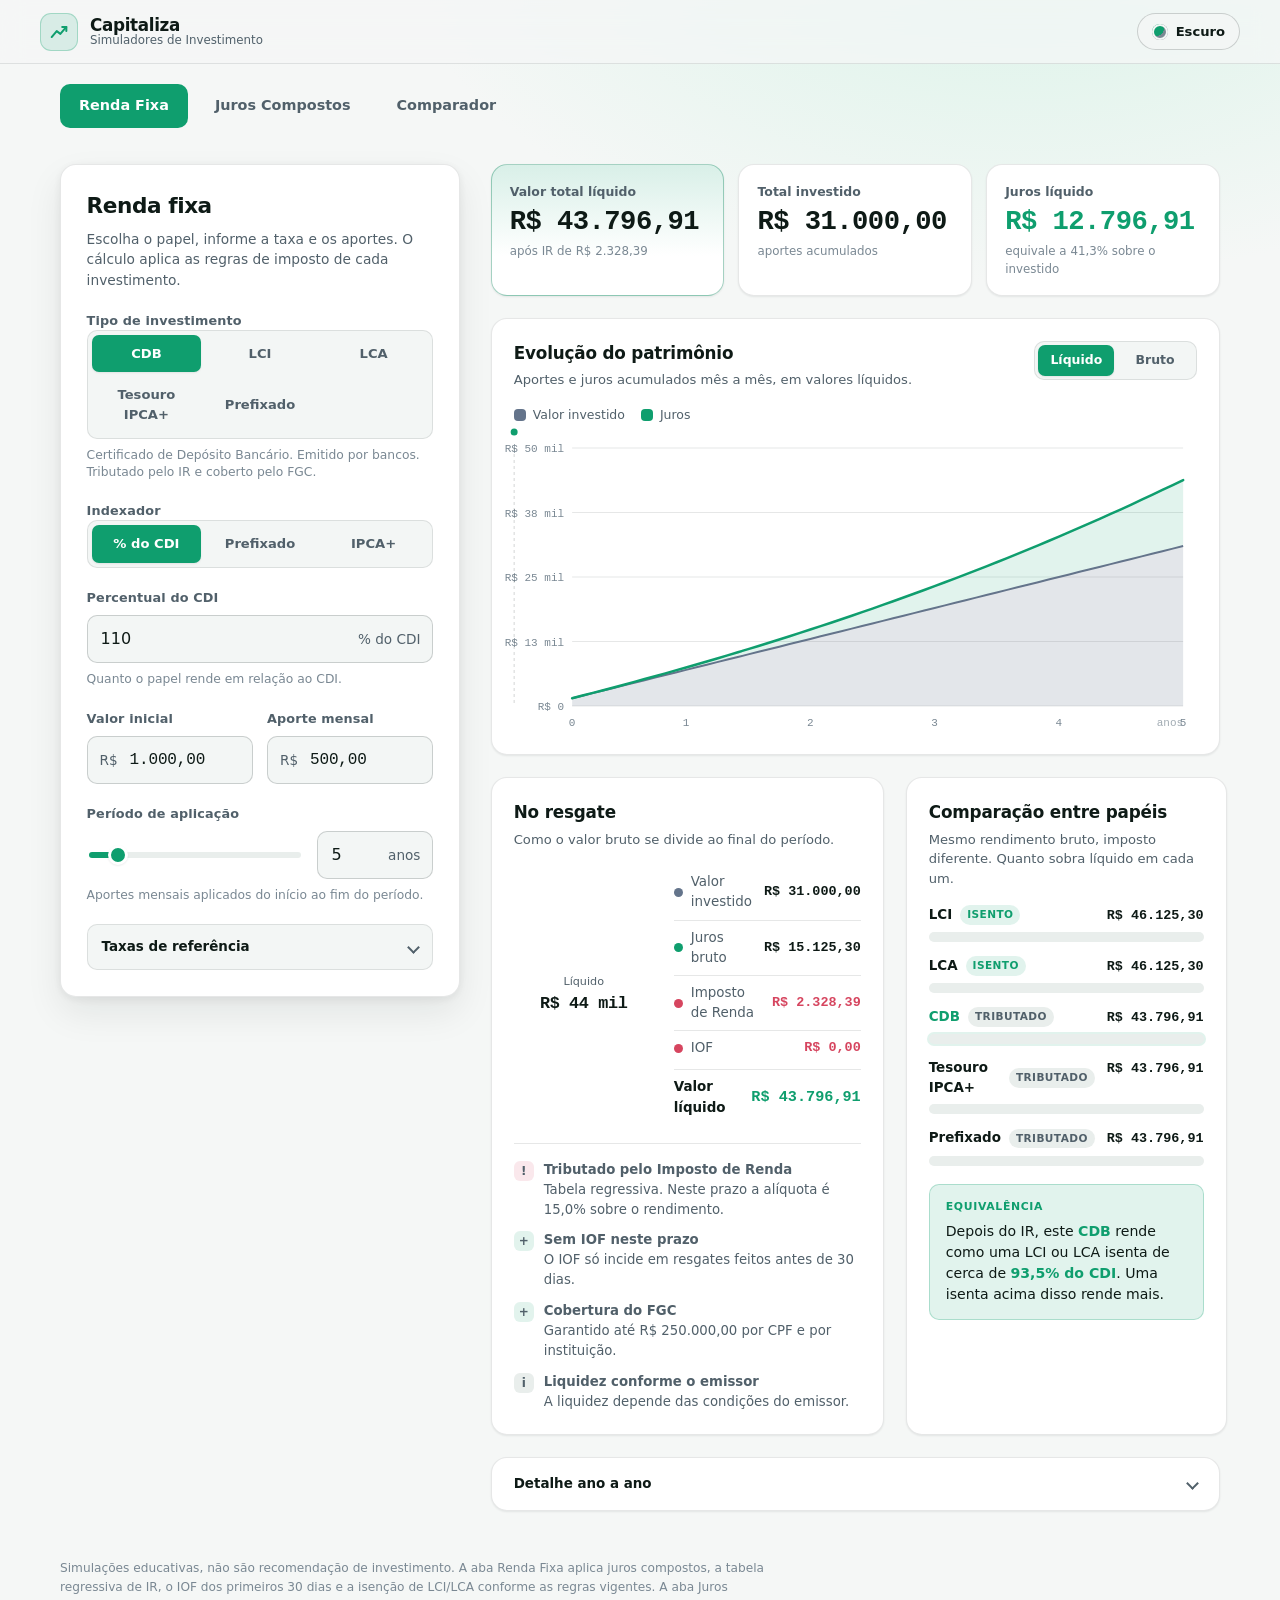
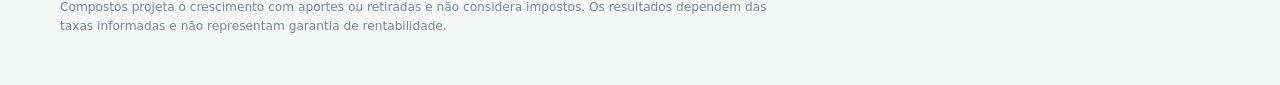
==== index.html @ 7a12478c "Commit Inicial" ====
<!DOCTYPE html>
<html lang="pt-BR" data-theme="dark">
<head>
  <meta charset="UTF-8">
  <meta name="viewport" content="width=device-width, initial-scale=1.0">
  <meta name="color-scheme" content="dark light">
  <meta name="theme-color" content="#0a0c10">
  <meta name="description" content="Simuladores de investimento: renda fixa brasileira (CDB, LCI, LCA, Tesouro IPCA+, prefixado) com IR, IOF e FGC, e calculadora de juros compostos e simples com aportes ou retiradas mensais e gráficos.">
  <title>Capitaliza · Simuladores de Investimento</title>
  <link rel="stylesheet" href="style.css">
</head>
<body>
  <!-- Região exclusiva para leitores de tela: anuncia o resumo a cada recálculo -->
  <p class="sr-only" id="live-summary" aria-live="polite"></p>

  <header class="app-header">
    <a class="brand" href="#main">
      <span class="brand__mark" aria-hidden="true">
        <svg viewBox="0 0 24 24" width="22" height="22" fill="none" stroke="currentColor" stroke-width="2.2" stroke-linecap="round" stroke-linejoin="round">
          <path d="M4 17.5 L9.5 11 L13.5 14 L20 6.5"></path>
          <path d="M15.5 6.5 L20 6.5 L20 11"></path>
        </svg>
      </span>
      <span class="brand__text">
        <span class="brand__name">Capitaliza</span>
        <span class="brand__sub">Simuladores de Investimento</span>
      </span>
    </a>

    <button type="button" class="theme-toggle" id="theme-toggle" aria-label="Alternar entre tema claro e escuro">
      <span class="theme-toggle__icon" aria-hidden="true"></span>
      <span class="theme-toggle__label" id="theme-toggle-label">Claro</span>
    </button>
  </header>

  <nav class="tabs" role="tablist" aria-label="Calculadoras">
    <button type="button" class="tab is-active" id="tab-rendafixa" role="tab" aria-selected="true" aria-controls="view-rendafixa">Renda Fixa</button>
    <button type="button" class="tab" id="tab-juros" role="tab" aria-selected="false" aria-controls="view-juros" tabindex="-1">Juros Compostos</button>
    <button type="button" class="tab" id="tab-comparador" role="tab" aria-selected="false" aria-controls="view-comparador" tabindex="-1">Comparador</button>
  </nav>

  <main id="main">

    <!-- ===================================================================
         ABA 1: RENDA FIXA
         =================================================================== -->
    <div class="view layout is-active" id="view-rendafixa" role="tabpanel" aria-labelledby="tab-rendafixa">

      <form class="panel" id="simulator-form" novalidate>
        <header class="panel__head">
          <h1 class="panel__title">Renda fixa</h1>
          <p class="panel__hint">Escolha o papel, informe a taxa e os aportes. O cálculo aplica as regras de imposto de cada investimento.</p>
        </header>

        <fieldset class="field">
          <legend class="field__legend">Tipo de investimento</legend>
          <div class="segmented segmented--wrap" role="radiogroup" aria-label="Tipo de investimento" id="instrument-group">
            <label class="segment"><input type="radio" name="instrument" value="cdb" checked><span class="segment__face">CDB</span></label>
            <label class="segment"><input type="radio" name="instrument" value="lci"><span class="segment__face">LCI</span></label>
            <label class="segment"><input type="radio" name="instrument" value="lca"><span class="segment__face">LCA</span></label>
            <label class="segment"><input type="radio" name="instrument" value="tesouro_ipca"><span class="segment__face">Tesouro IPCA+</span></label>
            <label class="segment"><input type="radio" name="instrument" value="pre"><span class="segment__face">Prefixado</span></label>
          </div>
          <p class="field__help" id="instrument-help"></p>
        </fieldset>

        <fieldset class="field">
          <legend class="field__legend">Indexador</legend>
          <div class="segmented" role="radiogroup" aria-label="Indexador" id="indexer-group"></div>
        </fieldset>

        <div class="field">
          <label class="field__label" for="rate-input" id="rate-label">Percentual do CDI</label>
          <div class="affix-input">
            <input class="control" id="rate-input" type="text" inputmode="decimal" autocomplete="off" value="110" aria-describedby="rate-help">
            <span class="affix affix--suffix" id="rate-suffix">% do CDI</span>
          </div>
          <p class="field__help" id="rate-help">Quanto o papel rende em relação ao CDI.</p>
        </div>

        <div class="field-row">
          <div class="field">
            <label class="field__label" for="initial-input">Valor inicial</label>
            <div class="affix-input">
              <span class="affix affix--prefix">R$</span>
              <input class="control control--money" id="initial-input" type="text" inputmode="numeric" autocomplete="off" value="1.000,00">
            </div>
          </div>
          <div class="field">
            <label class="field__label" for="monthly-input">Aporte mensal</label>
            <div class="affix-input">
              <span class="affix affix--prefix">R$</span>
              <input class="control control--money" id="monthly-input" type="text" inputmode="numeric" autocomplete="off" value="500,00">
            </div>
          </div>
        </div>

        <div class="field">
          <label class="field__label" for="years-input">Período de aplicação</label>
          <div class="years">
            <input class="years__range" id="years-range" type="range" min="1" max="40" step="1" value="5" aria-label="Período em anos (controle deslizante)">
            <div class="affix-input affix-input--compact">
              <input class="control" id="years-input" type="number" min="1" max="40" step="1" value="5" aria-label="Período em anos">
              <span class="affix affix--suffix">anos</span>
            </div>
          </div>
          <p class="field__help" id="term-help"></p>
        </div>

        <details class="assumptions">
          <summary class="assumptions__summary">
            <span>Taxas de referência</span>
            <span class="assumptions__caret" aria-hidden="true"></span>
          </summary>
          <div class="assumptions__body">
            <div class="field-row">
              <div class="field">
                <label class="field__label" for="cdi-input">CDI ao ano</label>
                <div class="affix-input">
                  <input class="control" id="cdi-input" type="text" inputmode="decimal" autocomplete="off" value="14,40">
                  <span class="affix affix--suffix">%</span>
                </div>
              </div>
              <div class="field">
                <label class="field__label" for="ipca-input">IPCA ao ano</label>
                <div class="affix-input">
                  <input class="control" id="ipca-input" type="text" inputmode="decimal" autocomplete="off" value="4,50">
                  <span class="affix affix--suffix">%</span>
                </div>
              </div>
            </div>
            <p class="field__help">
              Selic em 14,50% a.a. (Copom, jun/2026). O CDI fica logo abaixo da Selic.
              Valores editáveis: confirme as taxas vigentes antes de decidir.
            </p>
          </div>
        </details>
      </form>

      <section class="results" aria-label="Resultado da simulação">
        <div class="metrics" id="metrics">
          <article class="metric metric--primary">
            <span class="metric__label">Valor total líquido</span>
            <strong class="metric__value" id="m-net-total">R$ 0,00</strong>
            <span class="metric__foot" id="m-net-rate">no resgate, após impostos</span>
          </article>
          <article class="metric">
            <span class="metric__label">Total investido</span>
            <strong class="metric__value" id="m-invested">R$ 0,00</strong>
            <span class="metric__foot" id="m-invested-foot">aportes acumulados</span>
          </article>
          <article class="metric">
            <span class="metric__label">Juros líquido</span>
            <strong class="metric__value metric__value--accent" id="m-net-yield">R$ 0,00</strong>
            <span class="metric__foot" id="m-net-yield-foot">rendimento após impostos</span>
          </article>
        </div>

        <article class="card chart-card">
          <header class="card__head">
            <div>
              <h2 class="card__title">Evolução do patrimônio</h2>
              <p class="card__sub" id="area-caption">Aportes e juros acumulados mês a mês.</p>
            </div>
            <div class="segmented segmented--sm" role="radiogroup" aria-label="Modo de visualização" id="mode-group">
              <label class="segment"><input type="radio" name="mode" value="net" checked><span class="segment__face">Líquido</span></label>
              <label class="segment"><input type="radio" name="mode" value="gross"><span class="segment__face">Bruto</span></label>
            </div>
          </header>

          <div class="legend">
            <span class="legend__item"><span class="legend__swatch legend__swatch--principal"></span>Valor investido</span>
            <span class="legend__item"><span class="legend__swatch legend__swatch--yield"></span>Juros</span>
          </div>

          <div class="chart" id="area-chart">
            <svg class="chart__svg" id="area-svg" role="img" aria-labelledby="area-svg-title"></svg>
            <span class="sr-only" id="area-svg-title"></span>
            <div class="tooltip" id="area-tooltip" role="status" hidden></div>
          </div>
        </article>

        <div class="results-grid">
          <article class="card">
            <header class="card__head card__head--stack">
              <h2 class="card__title">No resgate</h2>
              <p class="card__sub">Como o valor bruto se divide ao final do período.</p>
            </header>

            <div class="composition">
              <div class="donut">
                <svg class="donut__svg" viewBox="0 0 120 120" role="img" aria-labelledby="donut-title">
                  <span class="sr-only" id="donut-title"></span>
                  <circle class="donut__track" cx="60" cy="60" r="48"></circle>
                  <circle class="donut__seg donut__seg--principal" id="seg-principal" cx="60" cy="60" r="48"></circle>
                  <circle class="donut__seg donut__seg--yield" id="seg-yield" cx="60" cy="60" r="48"></circle>
                  <circle class="donut__seg donut__seg--tax" id="seg-tax" cx="60" cy="60" r="48"></circle>
                </svg>
                <div class="donut__center">
                  <span class="donut__center-label">Líquido</span>
                  <strong class="donut__center-value" id="donut-center">R$ 0</strong>
                </div>
              </div>

              <dl class="ledger">
                <div class="ledger__row"><dt><span class="dot dot--principal"></span>Valor investido</dt><dd id="led-invested">R$ 0,00</dd></div>
                <div class="ledger__row"><dt><span class="dot dot--yield"></span>Juros bruto</dt><dd id="led-gross-yield">R$ 0,00</dd></div>
                <div class="ledger__row ledger__row--tax"><dt><span class="dot dot--tax"></span>Imposto de Renda</dt><dd id="led-ir">R$ 0,00</dd></div>
                <div class="ledger__row ledger__row--tax"><dt><span class="dot dot--tax"></span>IOF</dt><dd id="led-iof">R$ 0,00</dd></div>
                <div class="ledger__row ledger__row--total"><dt>Valor líquido</dt><dd id="led-net">R$ 0,00</dd></div>
              </dl>
            </div>

            <ul class="rules" id="rules" aria-label="Regras do investimento"></ul>
          </article>

          <article class="card">
            <header class="card__head card__head--stack">
              <h2 class="card__title">Comparação entre papéis</h2>
              <p class="card__sub">Mesmo rendimento bruto, imposto diferente. Quanto sobra líquido em cada um.</p>
            </header>

            <div class="bars" id="bars"></div>

            <aside class="insight">
              <span class="insight__tag">Equivalência</span>
              <p class="insight__text" id="insight-text"></p>
            </aside>
          </article>
        </div>

        <details class="card breakdown">
          <summary class="breakdown__summary">
            <span>Detalhe ano a ano</span>
            <span class="assumptions__caret" aria-hidden="true"></span>
          </summary>
          <div class="breakdown__scroll">
            <table class="table">
              <thead>
                <tr>
                  <th scope="col">Ano</th>
                  <th scope="col">Investido</th>
                  <th scope="col">Juros no ano</th>
                  <th scope="col">Saldo bruto</th>
                  <th scope="col">Saldo líquido</th>
                </tr>
              </thead>
              <tbody id="year-table-body"></tbody>
            </table>
          </div>
        </details>
      </section>
    </div>

    <!-- ===================================================================
         ABA 2: JUROS COMPOSTOS E SIMPLES
         =================================================================== -->
    <div class="view layout" id="view-juros" role="tabpanel" aria-labelledby="tab-juros">

      <form class="panel" id="juros-form" novalidate>
        <header class="panel__head">
          <h1 class="panel__title">Juros compostos</h1>
          <p class="panel__hint">Projete o crescimento de uma aplicação com aportes ou retiradas mensais, em juros compostos ou simples.</p>
        </header>

        <fieldset class="field">
          <legend class="field__legend">Tipo de cálculo</legend>
          <div class="segmented" role="radiogroup" aria-label="Tipo de cálculo" id="ji-type">
            <label class="segment"><input type="radio" name="ji-type" value="compostos" checked><span class="segment__face">Compostos</span></label>
            <label class="segment"><input type="radio" name="ji-type" value="simples"><span class="segment__face">Simples</span></label>
          </div>
        </fieldset>

        <fieldset class="field">
          <legend class="field__legend">Movimentação mensal</legend>
          <div class="segmented" role="radiogroup" aria-label="Movimentação mensal" id="ji-flow">
            <label class="segment"><input type="radio" name="ji-flow" value="aporte" checked><span class="segment__face">Aportar</span></label>
            <label class="segment"><input type="radio" name="ji-flow" value="retirada"><span class="segment__face">Retirar</span></label>
          </div>
          <p class="field__help" id="ji-flow-help">Aporte: você deposita todo mês. Retirada: você saca todo mês a partir do valor inicial.</p>
        </fieldset>

        <div class="field-row">
          <div class="field">
            <label class="field__label" for="ji-initial">Valor inicial</label>
            <div class="affix-input">
              <span class="affix affix--prefix">R$</span>
              <input class="control control--money" id="ji-initial" type="text" inputmode="numeric" autocomplete="off" value="1.000,00">
            </div>
          </div>
          <div class="field">
            <label class="field__label" for="ji-monthly" id="ji-monthly-label">Valor mensal</label>
            <div class="affix-input">
              <span class="affix affix--prefix">R$</span>
              <input class="control control--money" id="ji-monthly" type="text" inputmode="numeric" autocomplete="off" value="100,00">
            </div>
          </div>
        </div>

        <div class="field-row field-row--stack">
          <div class="field">
            <label class="field__label" for="ji-rate">Taxa de juros</label>
            <div class="combo">
              <div class="affix-input">
                <span class="affix affix--prefix">%</span>
                <input class="control" id="ji-rate" type="text" inputmode="decimal" autocomplete="off" value="14,79">
              </div>
              <select class="control select" id="ji-rate-unit" aria-label="Período da taxa de juros">
                <option value="anual" selected>anual</option>
                <option value="mensal">mensal</option>
              </select>
            </div>
          </div>
          <div class="field">
            <label class="field__label" for="ji-period">Período</label>
            <div class="combo">
              <input class="control" id="ji-period" type="number" min="1" max="600" step="1" value="12" aria-label="Quantidade do período">
              <select class="control select" id="ji-period-unit" aria-label="Unidade do período">
                <option value="anos" selected>ano(s)</option>
                <option value="meses">mês(es)</option>
              </select>
            </div>
          </div>
        </div>

        <div class="actions">
          <button type="submit" class="btn btn--primary" id="ji-calc">Calcular</button>
          <button type="button" class="btn btn--ghost" id="ji-clear">Limpar</button>
        </div>
      </form>

      <section class="results" aria-label="Resultado dos juros">
        <div class="metrics">
          <article class="metric metric--primary">
            <span class="metric__label" id="ji-m1-label">Valor total final</span>
            <strong class="metric__value" id="ji-m1">R$ 0,00</strong>
            <span class="metric__foot" id="ji-m1-foot"></span>
          </article>
          <article class="metric">
            <span class="metric__label" id="ji-m2-label">Total investido</span>
            <strong class="metric__value" id="ji-m2">R$ 0,00</strong>
            <span class="metric__foot" id="ji-m2-foot"></span>
          </article>
          <article class="metric">
            <span class="metric__label" id="ji-m3-label">Total em juros</span>
            <strong class="metric__value metric__value--accent" id="ji-m3">R$ 0,00</strong>
            <span class="metric__foot" id="ji-m3-foot"></span>
          </article>
        </div>

        <article class="card chart-card">
          <header class="card__head card__head--stack">
            <h2 class="card__title">Evolução do montante</h2>
            <p class="card__sub" id="ji-chart-sub">Crescimento mês a mês.</p>
          </header>
          <div class="legend" id="ji-legend"></div>
          <div class="chart" id="juros-chart">
            <svg class="chart__svg" id="juros-svg" role="img" aria-labelledby="juros-svg-title"></svg>
            <span class="sr-only" id="juros-svg-title"></span>
            <div class="tooltip" id="juros-tooltip" role="status" hidden></div>
          </div>
        </article>

        <p class="note" id="ji-note" hidden></p>

        <details class="card breakdown" id="ji-breakdown">
          <summary class="breakdown__summary">
            <span>Detalhe mês a mês</span>
            <span class="assumptions__caret" aria-hidden="true"></span>
          </summary>
          <div class="breakdown__scroll">
            <table class="table" id="ji-table">
              <thead id="ji-thead"></thead>
              <tbody id="ji-tbody"></tbody>
            </table>
          </div>
        </details>
      </section>
    </div>
    <!-- ===================================================================
         ABA 3: COMPARADOR DE RENDA FIXA
         =================================================================== -->
    <div class="view view--full" id="view-comparador" role="tabpanel" aria-labelledby="tab-comparador">
      <form class="card compare-form" id="cmp-form" novalidate>
        <header class="panel__head">
          <h1 class="panel__title">Comparador de renda fixa</h1>
          <p class="panel__hint">Compare dois investimentos lado a lado e veja qual rende mais depois do Imposto de Renda.</p>
        </header>

        <div class="compare-cols">
          <fieldset class="compare-col">
            <legend class="compare-col__legend">Investimento A</legend>
            <div class="field">
              <label class="field__label" for="cmp-a-type">Qual é o tipo de investimento?</label>
              <select class="control select select--block" id="cmp-a-type">
                <option value="cdb" selected>CDB</option>
                <option value="lci">LCI</option>
                <option value="lca">LCA</option>
                <option value="tesouro_ipca">Tesouro IPCA+</option>
                <option value="pre">Prefixado</option>
              </select>
            </div>
            <div class="field">
              <span class="field__label">A rentabilidade está em</span>
              <div class="segmented" role="radiogroup" aria-label="Forma de rentabilidade do investimento A">
                <label class="segment"><input type="radio" name="cmp-a-mode" value="pre"><span class="segment__face">pré-fixado</span></label>
                <label class="segment"><input type="radio" name="cmp-a-mode" value="cdi" checked><span class="segment__face">% do CDI</span></label>
                <label class="segment"><input type="radio" name="cmp-a-mode" value="ipca"><span class="segment__face">IPCA+</span></label>
              </div>
            </div>
            <div class="field-row">
              <div class="field">
                <label class="field__label" for="cmp-a-rate">Rentabilidade</label>
                <div class="affix-input">
                  <span class="affix affix--prefix">%</span>
                  <input class="control" id="cmp-a-rate" type="text" inputmode="decimal" autocomplete="off" value="108">
                </div>
                <p class="field__help" id="cmp-a-rate-help">percentual do CDI</p>
              </div>
              <div class="field">
                <label class="field__label" for="cmp-a-months">Tempo (meses)</label>
                <input class="control" id="cmp-a-months" type="number" min="1" max="600" step="1" value="36" aria-label="Tempo do investimento A em meses">
              </div>
            </div>
          </fieldset>

          <fieldset class="compare-col">
            <legend class="compare-col__legend">Investimento B</legend>
            <div class="field">
              <label class="field__label" for="cmp-b-type">Você quer comparar com:</label>
              <select class="control select select--block" id="cmp-b-type">
                <option value="cdb">CDB</option>
                <option value="lci">LCI</option>
                <option value="lca" selected>LCA</option>
                <option value="tesouro_ipca">Tesouro IPCA+</option>
                <option value="pre">Prefixado</option>
              </select>
            </div>
            <div class="field">
              <span class="field__label">A rentabilidade está em</span>
              <div class="segmented" role="radiogroup" aria-label="Forma de rentabilidade do investimento B">
                <label class="segment"><input type="radio" name="cmp-b-mode" value="pre"><span class="segment__face">pré-fixado</span></label>
                <label class="segment"><input type="radio" name="cmp-b-mode" value="cdi" checked><span class="segment__face">% do CDI</span></label>
                <label class="segment"><input type="radio" name="cmp-b-mode" value="ipca"><span class="segment__face">IPCA+</span></label>
              </div>
            </div>
            <div class="field-row">
              <div class="field">
                <label class="field__label" for="cmp-b-rate">Rentabilidade</label>
                <div class="affix-input">
                  <span class="affix affix--prefix">%</span>
                  <input class="control" id="cmp-b-rate" type="text" inputmode="decimal" autocomplete="off" value="103">
                </div>
                <p class="field__help" id="cmp-b-rate-help">percentual do CDI</p>
              </div>
              <div class="field">
                <label class="field__label" for="cmp-b-months">Tempo (meses)</label>
                <input class="control" id="cmp-b-months" type="number" min="1" max="600" step="1" value="36" aria-label="Tempo do investimento B em meses">
              </div>
            </div>
          </fieldset>
        </div>

        <div class="compare-foot">
          <div class="compare-base">
            <div class="field">
              <label class="field__label" for="cmp-cdi">CDI ao ano</label>
              <div class="affix-input">
                <input class="control" id="cmp-cdi" type="text" inputmode="decimal" autocomplete="off" value="14,40">
                <span class="affix affix--suffix">%</span>
              </div>
            </div>
            <div class="field">
              <label class="field__label" for="cmp-ipca">IPCA ao ano</label>
              <div class="affix-input">
                <input class="control" id="cmp-ipca" type="text" inputmode="decimal" autocomplete="off" value="4,50">
                <span class="affix affix--suffix">%</span>
              </div>
            </div>
          </div>
          <button type="submit" class="btn btn--primary" id="cmp-calc">Calcular</button>
        </div>
        <p class="base-note" id="cmp-base"></p>
      </form>

      <div class="verdict" id="cmp-verdict" role="status"></div>

      <div class="compare-results">
        <article class="result-card" id="cmp-card-a">
          <header class="result-card__head" id="cmp-a-title">CDB</header>
          <div class="result-card__body">
            <div class="result-line result-line--hero">
              <span class="result-line__label">Rentabilidade líquida</span>
              <strong class="result-line__value" id="cmp-a-net">0%</strong>
              <span class="result-line__sub" id="cmp-a-sub"></span>
            </div>
            <dl class="result-meta">
              <div><dt>Rentabilidade bruta</dt><dd id="cmp-a-gross">0% a.a.</dd></div>
              <div><dt>Período</dt><dd id="cmp-a-period">0 meses</dd></div>
            </dl>
            <span class="prazo-badge" id="cmp-a-prazo"></span>
            <div class="ir-box" id="cmp-a-ir"></div>
          </div>
        </article>

        <article class="result-card" id="cmp-card-b">
          <header class="result-card__head" id="cmp-b-title">LCA</header>
          <div class="result-card__body">
            <div class="result-line result-line--hero">
              <span class="result-line__label">Rentabilidade líquida</span>
              <strong class="result-line__value" id="cmp-b-net">0%</strong>
              <span class="result-line__sub" id="cmp-b-sub"></span>
            </div>
            <dl class="result-meta">
              <div><dt>Rentabilidade bruta</dt><dd id="cmp-b-gross">0% a.a.</dd></div>
              <div><dt>Período</dt><dd id="cmp-b-period">0 meses</dd></div>
            </dl>
            <span class="prazo-badge" id="cmp-b-prazo"></span>
            <div class="ir-box" id="cmp-b-ir"></div>
          </div>
        </article>
      </div>
    </div>
  </main>

  <footer class="app-footer">
    <p>
      Simulações educativas, não são recomendação de investimento. A aba Renda Fixa aplica juros compostos,
      a tabela regressiva de IR, o IOF dos primeiros 30 dias e a isenção de LCI/LCA conforme as regras vigentes.
      A aba Juros Compostos projeta o crescimento com aportes ou retiradas e não considera impostos.
      Os resultados dependem das taxas informadas e não representam garantia de rentabilidade.
    </p>
  </footer>

  <script src="script.js" defer></script>
</body>
</html>
---- style.css ----
/* =========================================================================
   Capitaliza - Simulador de Renda Fixa
   CSS puro, sem dependencias. Estrategia de tema por variaveis CSS.

   Escala de raio (trava de forma):
     superficies / cartoes ... 16px
     controles / inputs ...... 10px
     badges / segmentos ...... pill (999px)
   Acento unico: verde (crescimento). Vermelho suave so para imposto (estado).
   ========================================================================= */

/* ----------------------------- Tokens ---------------------------------- */
:root {
  color-scheme: dark;

  --bg:            #0a0c10;
  --bg-grad:       radial-gradient(1200px 700px at 78% -8%, #11251d 0%, transparent 60%);
  --surface:       #11151c;
  --surface-2:     #161b24;
  --surface-3:     #1c222d;
  --border:        rgba(255, 255, 255, 0.09);
  --border-strong: rgba(255, 255, 255, 0.16);

  --text:          #e9eef4;
  --text-muted:    #9aa6b4;
  --text-faint:    #6b7686;

  --accent:        #35d399;   /* verde crescimento */
  --accent-strong: #14b87f;
  --accent-soft:   rgba(53, 211, 153, 0.14);
  --on-accent:     #04241a;   /* texto sobre o verde, alto contraste */

  --principal:     #8595a8;   /* valor investido (neutro) */
  --principal-soft:rgba(133, 149, 168, 0.20);
  --negative:      #f4768e;   /* imposto (estado) */
  --negative-soft: rgba(244, 118, 142, 0.15);

  --shadow-sm: 0 1px 2px rgba(0, 0, 0, 0.4);
  --shadow-md: 0 2px 8px rgba(0, 0, 0, 0.35), 0 18px 40px rgba(0, 0, 0, 0.30);

  --r-card: 16px;
  --r-control: 10px;
  --r-pill: 999px;

  --maxw: 1240px;
  --gap: 22px;
  --header-h: 64px;

  --font-sans: ui-sans-serif, system-ui, -apple-system, "Segoe UI", Roboto, Helvetica, Arial, sans-serif;
  --font-mono: ui-monospace, "SF Mono", "JetBrains Mono", "Cascadia Code", Menlo, Consolas, monospace;

  --ease: cubic-bezier(0.16, 1, 0.3, 1);
}

[data-theme="light"] {
  color-scheme: light;

  --bg:            #f5f7f6;
  --bg-grad:       radial-gradient(1100px 640px at 80% -10%, #d8f3e7 0%, transparent 58%);
  --surface:       #ffffff;
  --surface-2:     #f3f6f5;
  --surface-3:     #e9eeec;
  --border:        rgba(13, 27, 22, 0.10);
  --border-strong: rgba(13, 27, 22, 0.18);

  --text:          #0e1a16;
  --text-muted:    #51606a;
  --text-faint:    #7a8893;

  --accent:        #0f9e6e;
  --accent-strong: #0a7d57;
  --accent-soft:   rgba(15, 158, 110, 0.12);
  --on-accent:     #ffffff;

  --principal:     #64748b;
  --principal-soft:rgba(100, 116, 139, 0.18);
  --negative:      #d6455f;
  --negative-soft: rgba(214, 69, 95, 0.12);

  --shadow-sm: 0 1px 2px rgba(13, 27, 22, 0.08);
  --shadow-md: 0 2px 10px rgba(13, 27, 22, 0.07), 0 16px 36px rgba(13, 27, 22, 0.08);
}

/* ----------------------------- Reset ----------------------------------- */
*, *::before, *::after { box-sizing: border-box; }

html { -webkit-text-size-adjust: 100%; }

body {
  margin: 0;
  min-height: 100dvh;
  font-family: var(--font-sans);
  font-size: 16px;
  line-height: 1.5;
  color: var(--text);
  background-color: var(--bg);
  background-image: var(--bg-grad);
  background-attachment: fixed;
  -webkit-font-smoothing: antialiased;
  text-rendering: optimizeLegibility;
  transition: background-color 0.4s var(--ease), color 0.4s var(--ease);
}

h1, h2, p, dl, dd, figure { margin: 0; }
button { font: inherit; color: inherit; }
input { font: inherit; }
fieldset { margin: 0; padding: 0; border: 0; min-width: 0; }
legend { padding: 0; }
summary::-webkit-details-marker { display: none; }

/* Numeros com largura fixa para alinhar valores monetarios */
.metric__value, .ledger dd, .table td, .donut__center-value,
.bar__value, .affix, .control { font-variant-numeric: tabular-nums; }

.sr-only {
  position: absolute; width: 1px; height: 1px;
  padding: 0; margin: -1px; overflow: hidden;
  clip: rect(0, 0, 0, 0); white-space: nowrap; border: 0;
}

:where(a, button, input, summary):focus-visible {
  outline: 2px solid var(--accent);
  outline-offset: 2px;
  border-radius: 6px;
}

/* ----------------------------- Header ---------------------------------- */
.app-header {
  position: sticky;
  top: 0;
  z-index: 20;
  height: var(--header-h);
  display: flex;
  align-items: center;
  justify-content: space-between;
  gap: 16px;
  padding: 0 clamp(16px, 4vw, 40px);
  background: color-mix(in srgb, var(--bg) 78%, transparent);
  backdrop-filter: saturate(150%) blur(12px);
  -webkit-backdrop-filter: saturate(150%) blur(12px);
  border-bottom: 1px solid var(--border);
}

.brand {
  display: inline-flex;
  align-items: center;
  gap: 12px;
  text-decoration: none;
  color: var(--text);
}
.brand__mark {
  display: grid;
  place-items: center;
  width: 38px; height: 38px;
  border-radius: 11px;
  color: var(--accent);
  background: var(--accent-soft);
  border: 1px solid color-mix(in srgb, var(--accent) 28%, transparent);
}
.brand__text { display: flex; flex-direction: column; line-height: 1.1; }
.brand__name { font-weight: 700; letter-spacing: -0.02em; font-size: 1.05rem; }
.brand__sub { font-size: 0.74rem; color: var(--text-muted); }

.theme-toggle {
  display: inline-flex;
  align-items: center;
  gap: 8px;
  padding: 8px 14px;
  border-radius: var(--r-pill);
  border: 1px solid var(--border-strong);
  background: var(--surface-2);
  color: var(--text);
  cursor: pointer;
  transition: transform 0.15s var(--ease), background 0.2s var(--ease), border-color 0.2s var(--ease);
}
.theme-toggle:hover { background: var(--surface-3); border-color: var(--accent); }
.theme-toggle:active { transform: scale(0.97); }
.theme-toggle__label { font-size: 0.82rem; font-weight: 600; }
.theme-toggle__icon {
  width: 16px; height: 16px; border-radius: 50%;
  background:
    radial-gradient(circle at 32% 32%, var(--accent) 0 42%, transparent 44%),
    var(--text-faint);
  box-shadow: inset 0 0 0 2px var(--surface-2);
}

/* ----------------------------- Layout ---------------------------------- */
.layout {
  max-width: var(--maxw);
  margin: 0 auto;
  padding: clamp(20px, 3vw, 36px) clamp(16px, 4vw, 40px) 40px;
  display: grid;
  grid-template-columns: minmax(330px, 400px) 1fr;
  align-items: start;
  gap: clamp(20px, 2.4vw, 34px);
}

.panel {
  position: sticky;
  top: calc(var(--header-h) + 18px);
  background: var(--surface);
  border: 1px solid var(--border);
  border-radius: var(--r-card);
  box-shadow: var(--shadow-md);
  padding: clamp(18px, 2vw, 26px);
  display: flex;
  flex-direction: column;
  gap: 20px;
}
.panel__head { display: flex; flex-direction: column; gap: 6px; }
.panel__title { font-size: 1.35rem; font-weight: 700; letter-spacing: -0.02em; }
.panel__hint { font-size: 0.86rem; color: var(--text-muted); max-width: 42ch; }

/* ----------------------------- Campos ---------------------------------- */
.field { display: flex; flex-direction: column; gap: 8px; }
.field-row { display: grid; grid-template-columns: 1fr 1fr; gap: 14px; }
/* Empilha campos cujo conteudo (input + dropdown) nao cabe lado a lado no painel estreito. */
.field-row--stack { grid-template-columns: 1fr; }
.field__legend, .field__label {
  font-size: 0.8rem;
  font-weight: 600;
  color: var(--text-muted);
  letter-spacing: 0.01em;
}
.field__help { font-size: 0.77rem; color: var(--text-faint); line-height: 1.4; }
.field__help--warn { color: var(--negative); }

.control {
  width: 100%;
  padding: 11px 13px;
  border-radius: var(--r-control);
  border: 1px solid var(--border-strong);
  background: var(--surface-2);
  color: var(--text);
  transition: border-color 0.18s var(--ease), background 0.18s var(--ease), box-shadow 0.18s var(--ease);
}
.control::placeholder { color: var(--text-faint); }
.control:hover { border-color: color-mix(in srgb, var(--accent) 40%, var(--border-strong)); }
.control:focus {
  outline: none;
  border-color: var(--accent);
  background: var(--surface);
  box-shadow: 0 0 0 4px var(--accent-soft);
}
.control--money { font-family: var(--font-mono); letter-spacing: -0.01em; }
.control[aria-invalid="true"] {
  border-color: var(--negative);
  box-shadow: 0 0 0 4px var(--negative-soft);
}
/* esconde as setas do input number para um visual limpo */
.control[type="number"] { -moz-appearance: textfield; appearance: textfield; }
.control[type="number"]::-webkit-outer-spin-button,
.control[type="number"]::-webkit-inner-spin-button { -webkit-appearance: none; margin: 0; }

.affix-input { position: relative; display: flex; align-items: center; }
.affix-input .control { padding-left: 40px; }
.affix-input .control--money { padding-left: 42px; }
.affix {
  position: absolute;
  display: inline-flex;
  align-items: center;
  font-size: 0.85rem;
  color: var(--text-muted);
  pointer-events: none;
}
.affix--prefix { left: 13px; }
.affix--suffix { right: 13px; }
.affix-input:has(.affix--suffix) .control { padding-right: 76px; padding-left: 13px; }
.affix-input:has(.affix--prefix):has(.affix--suffix) .control { padding-left: 40px; }
.affix-input--compact { flex: 0 0 116px; }

/* ----------------------------- Segmented ------------------------------- */
.segmented {
  display: grid;
  grid-auto-flow: column;
  grid-auto-columns: 1fr;
  gap: 4px;
  padding: 4px;
  border-radius: var(--r-control);
  background: var(--surface-2);
  border: 1px solid var(--border);
}
.segmented--wrap { grid-auto-flow: row; grid-template-columns: repeat(3, 1fr); }
.segmented--sm { gap: 3px; padding: 3px; }

.segment { position: relative; display: flex; }
.segment input { position: absolute; opacity: 0; inset: 0; cursor: pointer; }
.segment__face {
  flex: 1;
  display: inline-flex;
  align-items: center;
  justify-content: center;
  text-align: center;
  padding: 9px 8px;
  border-radius: 7px;
  font-size: 0.82rem;
  font-weight: 600;
  color: var(--text-muted);
  cursor: pointer;
  transition: color 0.18s var(--ease), background 0.18s var(--ease), box-shadow 0.18s var(--ease);
}
.segmented--sm .segment__face { padding: 6px 12px; font-size: 0.78rem; }
.segment:hover .segment__face { color: var(--text); }
.segment input:checked + .segment__face {
  color: var(--on-accent);
  background: var(--accent);
  box-shadow: var(--shadow-sm);
}
.segment input:focus-visible + .segment__face {
  outline: 2px solid var(--accent);
  outline-offset: 2px;
}

.instrument-help, #instrument-help { min-height: 1em; }

/* ----------------------------- Anos ------------------------------------ */
.years { display: flex; align-items: center; gap: 14px; }
.years__range {
  flex: 1;
  -webkit-appearance: none;
  appearance: none;
  height: 6px;
  border-radius: var(--r-pill);
  background:
    linear-gradient(to right, var(--accent) 0 var(--range-fill, 10%), var(--surface-3) var(--range-fill, 10%) 100%);
  cursor: pointer;
}
.years__range::-webkit-slider-thumb {
  -webkit-appearance: none;
  width: 20px; height: 20px;
  border-radius: 50%;
  background: var(--accent);
  border: 3px solid var(--surface);
  box-shadow: var(--shadow-sm);
  transition: transform 0.15s var(--ease);
}
.years__range::-moz-range-thumb {
  width: 20px; height: 20px; border: 3px solid var(--surface);
  border-radius: 50%; background: var(--accent); box-shadow: var(--shadow-sm);
}
.years__range:active::-webkit-slider-thumb { transform: scale(1.18); }

/* ----------------------------- Assumptions ----------------------------- */
.assumptions {
  border: 1px solid var(--border);
  border-radius: var(--r-control);
  background: var(--surface-2);
  overflow: hidden;
}
.assumptions__summary, .breakdown__summary {
  display: flex;
  align-items: center;
  justify-content: space-between;
  gap: 10px;
  padding: 12px 14px;
  cursor: pointer;
  font-size: 0.84rem;
  font-weight: 600;
  list-style: none;
  user-select: none;
}
.assumptions__body { padding: 4px 14px 16px; display: flex; flex-direction: column; gap: 14px; }
.assumptions__caret {
  width: 9px; height: 9px;
  border-right: 2px solid var(--text-muted);
  border-bottom: 2px solid var(--text-muted);
  transform: rotate(45deg);
  transition: transform 0.2s var(--ease);
}
.assumptions[open] .assumptions__caret,
.breakdown[open] .assumptions__caret { transform: rotate(-135deg); }

/* ----------------------------- Results / Metrics ----------------------- */
.results { display: flex; flex-direction: column; gap: var(--gap); min-width: 0; }

.metrics { display: grid; grid-template-columns: repeat(3, 1fr); gap: 14px; }
.metric {
  background: var(--surface);
  border: 1px solid var(--border);
  border-radius: var(--r-card);
  padding: 18px 18px 16px;
  display: flex;
  flex-direction: column;
  gap: 6px;
  box-shadow: var(--shadow-sm);
}
.metric--primary {
  background:
    linear-gradient(180deg, color-mix(in srgb, var(--accent) 16%, var(--surface)) 0%, var(--surface) 70%);
  border-color: color-mix(in srgb, var(--accent) 30%, var(--border));
}
.metric__label { font-size: 0.78rem; color: var(--text-muted); font-weight: 600; }
.metric__value {
  font-family: var(--font-mono);
  font-size: clamp(1.3rem, 2.4vw, 1.7rem);
  font-weight: 700;
  letter-spacing: -0.02em;
  line-height: 1.1;
}
.metric__value--accent { color: var(--accent); }
.metric__foot { font-size: 0.74rem; color: var(--text-faint); }

/* ----------------------------- Cards ----------------------------------- */
.card {
  background: var(--surface);
  border: 1px solid var(--border);
  border-radius: var(--r-card);
  box-shadow: var(--shadow-sm);
  padding: clamp(16px, 1.8vw, 22px);
}
.card__head {
  display: flex;
  align-items: flex-start;
  justify-content: space-between;
  gap: 16px;
  margin-bottom: 16px;
}
.card__head--stack { display: block; }
.card__title { font-size: 1.05rem; font-weight: 700; letter-spacing: -0.01em; }
.card__sub { font-size: 0.82rem; color: var(--text-muted); margin-top: 4px; max-width: 52ch; }

/* ----------------------------- Legend ---------------------------------- */
.legend { display: flex; flex-wrap: wrap; gap: 16px; margin-bottom: 8px; }
.legend__item { display: inline-flex; align-items: center; gap: 7px; font-size: 0.78rem; color: var(--text-muted); }
.legend__swatch { width: 12px; height: 12px; border-radius: 4px; }
.legend__swatch--principal { background: var(--principal); }
.legend__swatch--yield { background: var(--accent); }

/* ----------------------------- Area chart ------------------------------ */
.chart {
  position: relative;
  width: 100%;
  height: clamp(220px, 30vw, 300px);
}
.chart__svg { width: 100%; height: 100%; display: block; overflow: visible; }

.chart-grid-line { stroke: var(--border); stroke-width: 1; }
.chart-ylabel { fill: var(--text-faint); font-size: 11px; font-family: var(--font-mono); }
.area-principal { fill: var(--principal-soft); stroke: none; }
.area-yield { fill: var(--accent-soft); stroke: none; }
.line-principal { fill: none; stroke: var(--principal); stroke-width: 2; }
.line-total { fill: none; stroke: var(--accent); stroke-width: 2.5; stroke-linejoin: round; stroke-linecap: round; }

.chart-cursor { stroke: var(--border-strong); stroke-width: 1; stroke-dasharray: 3 3; }
.chart-dot { stroke: var(--surface); stroke-width: 2; }
.chart-dot--total { fill: var(--accent); }
.chart-dot--principal { fill: var(--principal); }

.chart__axis {
  display: flex;
  justify-content: space-between;
  margin-top: 8px;
  font-size: 0.72rem;
  color: var(--text-faint);
  font-family: var(--font-mono);
}

.tooltip {
  position: absolute;
  z-index: 5;
  min-width: 150px;
  padding: 10px 12px;
  border-radius: 10px;
  background: var(--surface-3);
  border: 1px solid var(--border-strong);
  box-shadow: var(--shadow-md);
  font-size: 0.78rem;
  pointer-events: none;
  transform: translate(-50%, calc(-100% - 14px));
  transition: opacity 0.12s var(--ease);
}
.tooltip__title { font-weight: 700; margin-bottom: 6px; font-size: 0.74rem; color: var(--text-muted); }
.tooltip__row { display: flex; align-items: center; justify-content: space-between; gap: 18px; }
.tooltip__row + .tooltip__row { margin-top: 3px; }
.tooltip__row span:first-child { display: inline-flex; align-items: center; gap: 6px; color: var(--text-muted); }
.tooltip__row span:last-child { font-family: var(--font-mono); font-weight: 600; }
.tooltip__row--total { margin-top: 6px; padding-top: 6px; border-top: 1px solid var(--border); }

/* ----------------------------- Results grid ---------------------------- */
.results-grid { display: grid; grid-template-columns: 1fr 1fr; gap: var(--gap); }

/* ----------------------------- Composition / Donut --------------------- */
.composition {
  display: grid;
  grid-template-columns: auto 1fr;
  align-items: center;
  gap: 20px;
}
.donut { position: relative; width: 140px; height: 140px; }
.donut__svg { width: 100%; height: 100%; transform: rotate(-90deg); }
.donut__track { fill: none; stroke: var(--surface-3); stroke-width: 13; }
.donut__seg {
  fill: none;
  stroke-width: 13;
  stroke-linecap: butt;
  transition: stroke-dasharray 0.6s var(--ease), stroke-dashoffset 0.6s var(--ease);
}
.donut__seg--principal { stroke: var(--principal); }
.donut__seg--yield { stroke: var(--accent); }
.donut__seg--tax { stroke: var(--negative); }
.donut__center {
  position: absolute;
  inset: 0;
  display: flex;
  flex-direction: column;
  align-items: center;
  justify-content: center;
  text-align: center;
}
.donut__center-label { font-size: 0.7rem; color: var(--text-muted); }
.donut__center-value { font-family: var(--font-mono); font-size: 1.05rem; font-weight: 700; letter-spacing: -0.02em; }

.ledger { display: flex; flex-direction: column; }
.ledger__row {
  display: flex;
  align-items: center;
  justify-content: space-between;
  gap: 12px;
  padding: 7px 0;
  font-size: 0.84rem;
}
.ledger__row + .ledger__row { border-top: 1px solid var(--border); }
.ledger__row dt { display: inline-flex; align-items: center; gap: 8px; color: var(--text-muted); }
.ledger__row dd { font-family: var(--font-mono); font-weight: 600; }
.ledger__row--tax dd { color: var(--negative); }
.ledger__row--total { margin-top: 4px; }
.ledger__row--total dt { color: var(--text); font-weight: 700; }
.ledger__row--total dd { color: var(--accent); font-weight: 700; font-size: 0.95rem; }

.dot { width: 9px; height: 9px; border-radius: 50%; flex: none; }
.dot--principal { background: var(--principal); }
.dot--yield { background: var(--accent); }
.dot--tax { background: var(--negative); }

/* ----------------------------- Rules ----------------------------------- */
.rules { list-style: none; margin: 18px 0 0; padding: 16px 0 0; border-top: 1px solid var(--border); display: flex; flex-direction: column; gap: 11px; }
.rule { display: flex; align-items: flex-start; gap: 10px; font-size: 0.83rem; }
.rule__icon {
  flex: none;
  width: 20px; height: 20px;
  margin-top: 1px;
  display: grid;
  place-items: center;
  border-radius: 6px;
  font-size: 12px;
  font-weight: 700;
}
.rule__icon--yes { color: var(--accent); background: var(--accent-soft); }
.rule__icon--no { color: var(--negative); background: var(--negative-soft); }
.rule__icon--info { color: var(--text-muted); background: var(--surface-3); }
.rule strong { font-weight: 700; }
.rule span { color: var(--text-muted); }

/* ----------------------------- Comparison bars ------------------------- */
.bars { display: flex; flex-direction: column; gap: 14px; }
.bar { display: flex; flex-direction: column; gap: 6px; }
.bar__head { display: flex; align-items: baseline; justify-content: space-between; gap: 12px; }
.bar__name { font-size: 0.84rem; font-weight: 600; display: inline-flex; align-items: center; gap: 8px; }
.bar__tag {
  font-size: 0.66rem;
  font-weight: 700;
  padding: 2px 7px;
  border-radius: var(--r-pill);
  text-transform: uppercase;
  letter-spacing: 0.04em;
}
.bar__tag--exempt { color: var(--accent); background: var(--accent-soft); }
.bar__tag--taxed { color: var(--text-muted); background: var(--surface-3); }
.bar__value { font-family: var(--font-mono); font-size: 0.84rem; font-weight: 600; }
.bar__track { height: 10px; border-radius: var(--r-pill); background: var(--surface-3); overflow: hidden; }
.bar__fill {
  height: 100%;
  border-radius: var(--r-pill);
  background: var(--principal);
  width: 0;
  transition: width 0.7s var(--ease);
}
.bar--exempt .bar__fill { background: linear-gradient(90deg, var(--accent-strong), var(--accent)); }
.bar--current .bar__name { color: var(--accent); }
.bar--current .bar__track { box-shadow: 0 0 0 2px var(--accent-soft); }

/* ----------------------------- Insight --------------------------------- */
.insight {
  margin-top: 18px;
  padding: 14px 16px;
  border-radius: var(--r-control);
  background: var(--accent-soft);
  border: 1px solid color-mix(in srgb, var(--accent) 26%, transparent);
  display: flex;
  flex-direction: column;
  gap: 6px;
}
.insight__tag { font-size: 0.68rem; font-weight: 700; text-transform: uppercase; letter-spacing: 0.06em; color: var(--accent); }
.insight__text { font-size: 0.88rem; line-height: 1.5; }
.insight__text strong { color: var(--accent); font-weight: 700; }

/* ----------------------------- Breakdown table ------------------------- */
.breakdown { padding: 0; overflow: hidden; }
.breakdown__summary { padding: 16px clamp(16px, 1.8vw, 22px); }
.breakdown__scroll { max-height: 340px; overflow: auto; border-top: 1px solid var(--border); }
.table { width: 100%; border-collapse: collapse; font-size: 0.84rem; }
.table th, .table td {
  padding: 10px clamp(12px, 1.6vw, 20px);
  text-align: right;
  white-space: nowrap;
}
.table th:first-child, .table td:first-child { text-align: left; }
.table thead th {
  position: sticky;
  top: 0;
  background: var(--surface-2);
  color: var(--text-muted);
  font-weight: 600;
  font-size: 0.74rem;
  border-bottom: 1px solid var(--border);
}
.table tbody td { font-family: var(--font-mono); border-bottom: 1px solid var(--border); }
.table tbody td:first-child { font-family: var(--font-sans); font-weight: 600; }
.table tbody tr:hover td { background: var(--surface-2); }
.table .td-net { color: var(--accent); font-weight: 600; }

/* ----------------------------- Footer ---------------------------------- */
.app-footer {
  max-width: var(--maxw);
  margin: 0 auto;
  padding: 8px clamp(16px, 4vw, 40px) 48px;
}
.app-footer p { font-size: 0.76rem; color: var(--text-faint); line-height: 1.6; max-width: 92ch; }

/* ----------------------------- Abas / Views ---------------------------- */
.tabs {
  max-width: var(--maxw);
  margin: 0 auto;
  padding: clamp(14px, 2vw, 20px) clamp(16px, 4vw, 40px) 0;
  display: flex;
  gap: 8px;
}
.tab {
  padding: 10px 18px;
  border: 1px solid transparent;
  border-radius: var(--r-control);
  background: transparent;
  color: var(--text-muted);
  font-size: 0.9rem;
  font-weight: 600;
  cursor: pointer;
  transition: color 0.18s var(--ease), background 0.18s var(--ease);
}
.tab:hover { color: var(--text); background: var(--surface-2); }
.tab.is-active { color: var(--on-accent); background: var(--accent); }

/* Apenas a aba ativa aparece (maior especificidade que .layout). */
.view:not(.is-active) { display: none; }

/* --------------------- Combinacao de input com select ------------------ */
.combo { display: flex; gap: 8px; align-items: stretch; }
.combo .affix-input { flex: 1; min-width: 0; }
.combo > .control[type="number"] { flex: 1; min-width: 0; }
.select {
  flex: 0 0 auto;
  width: auto;
  min-width: 96px;
  padding-right: 32px;
  cursor: pointer;
  -webkit-appearance: none;
  appearance: none;
  background-image: url("data:image/svg+xml,%3Csvg xmlns='http://www.w3.org/2000/svg' width='10' height='6' viewBox='0 0 10 6'%3E%3Cpath fill='none' stroke='%238a93a0' stroke-width='1.6' stroke-linecap='round' d='M1 1l4 4 4-4'/%3E%3C/svg%3E");
  background-repeat: no-repeat;
  background-position: right 12px center;
}

/* ----------------------------- Botoes ---------------------------------- */
.actions { display: flex; gap: 10px; margin-top: 4px; }
.btn {
  padding: 12px 22px;
  border-radius: var(--r-control);
  border: 1px solid transparent;
  font-size: 0.9rem;
  font-weight: 600;
  cursor: pointer;
  transition: transform 0.15s var(--ease), background 0.2s var(--ease), border-color 0.2s var(--ease);
}
.btn:active { transform: translateY(1px) scale(0.99); }
.btn--primary { flex: 1; background: var(--accent); color: var(--on-accent); }
.btn--primary:hover { background: var(--accent-strong); }
.btn--ghost { background: transparent; border-color: var(--border-strong); color: var(--text); }
.btn--ghost:hover { background: var(--surface-2); border-color: var(--accent); }

/* ----------------------------- Nota / aviso ---------------------------- */
.note {
  padding: 14px 16px;
  border-radius: var(--r-control);
  background: var(--surface-2);
  border: 1px solid var(--border);
  font-size: 0.86rem;
  color: var(--text-muted);
}
.note strong { color: var(--text); font-weight: 700; }
.note--warn {
  background: var(--negative-soft);
  border-color: color-mix(in srgb, var(--negative) 30%, transparent);
  color: var(--text);
}
.note--warn strong { color: var(--negative); }

/* ----------------------------- Comparador ------------------------------ */
.view--full {
  max-width: var(--maxw);
  margin: 0 auto;
  padding: clamp(20px, 3vw, 36px) clamp(16px, 4vw, 40px) 40px;
}
.compare-form { display: flex; flex-direction: column; gap: 20px; }
.compare-cols { display: grid; grid-template-columns: 1fr 1fr; gap: clamp(16px, 3vw, 28px); }
.compare-col {
  display: flex; flex-direction: column; gap: 16px;
  padding: 18px;
  border: 1px solid var(--border);
  border-radius: var(--r-card);
  background: var(--surface-2);
}
.compare-col__legend {
  font-size: 0.8rem; font-weight: 700; color: var(--accent);
  text-transform: uppercase; letter-spacing: 0.05em; padding: 0 4px;
}
.select--block { width: 100%; min-width: 0; }

.compare-foot {
  display: flex; align-items: flex-end; justify-content: space-between;
  gap: 18px; flex-wrap: wrap;
  padding-top: 18px; border-top: 1px solid var(--border);
}
.compare-base { display: flex; gap: 14px; }
.compare-base .field { width: 132px; }
.compare-foot .btn { flex: 0 0 auto; }
.base-note { font-size: 0.78rem; color: var(--text-faint); }

.verdict {
  margin: var(--gap) 0;
  padding: 18px 20px;
  border-radius: var(--r-card);
  background: var(--surface);
  border: 1px solid var(--border);
  box-shadow: var(--shadow-sm);
  font-size: 0.95rem;
  line-height: 1.6;
  color: var(--text);
}
.verdict strong { font-weight: 700; }

.compare-results { display: grid; grid-template-columns: 1fr 1fr; gap: var(--gap); }
.result-card {
  border: 1px solid var(--border);
  border-radius: var(--r-card);
  overflow: hidden;
  background: var(--surface);
  box-shadow: var(--shadow-sm);
  transition: border-color 0.2s var(--ease), box-shadow 0.2s var(--ease);
}
.result-card--win {
  border-color: color-mix(in srgb, var(--accent) 55%, var(--border));
  box-shadow: 0 0 0 1px var(--accent-soft), var(--shadow-md);
}
.result-card__head {
  padding: 15px 20px;
  font-size: 1.1rem; font-weight: 700; letter-spacing: -0.01em;
  color: var(--on-accent);
  background: linear-gradient(135deg, var(--accent-strong), var(--accent));
}
.result-card__body { padding: 20px; display: flex; flex-direction: column; gap: 16px; }
.result-line--hero { display: flex; flex-direction: column; gap: 2px; }
.result-line__label { font-size: 0.8rem; color: var(--text-muted); font-weight: 600; }
.result-line__value {
  font-family: var(--font-mono);
  font-size: 1.9rem; font-weight: 700; letter-spacing: -0.02em;
  color: var(--accent); line-height: 1.1;
}
.result-line__sub { font-size: 0.76rem; color: var(--text-faint); }

.result-meta { display: grid; grid-template-columns: 1fr 1fr; gap: 12px; margin: 0; }
.result-meta dt { font-size: 0.74rem; color: var(--text-muted); }
.result-meta dd { margin: 2px 0 0; font-family: var(--font-mono); font-weight: 600; font-size: 0.92rem; }

.prazo-badge {
  align-self: flex-start;
  padding: 6px 12px;
  border-radius: var(--r-pill);
  font-size: 0.74rem; font-weight: 600;
  background: var(--surface-3); color: var(--text-muted);
}
.ir-box { padding: 12px 14px; border-radius: var(--r-control); font-size: 0.84rem; font-weight: 600; }
.ir-box--taxed { background: var(--negative-soft); color: var(--text); border: 1px solid color-mix(in srgb, var(--negative) 26%, transparent); }
.ir-box--exempt { background: var(--accent-soft); color: var(--text); border: 1px solid color-mix(in srgb, var(--accent) 30%, transparent); }

/* ----------------------------- Responsivo ------------------------------ */
@media (max-width: 980px) {
  .layout { grid-template-columns: 1fr; }
  .panel { position: static; }
  .results-grid { grid-template-columns: 1fr; }
  .compare-cols { grid-template-columns: 1fr; }
  .compare-results { grid-template-columns: 1fr; }
}

@media (max-width: 560px) {
  body { font-size: 15px; }
  .metrics { grid-template-columns: 1fr; }
  .segmented--wrap { grid-template-columns: repeat(2, 1fr); }
  .composition { grid-template-columns: 1fr; justify-items: center; text-align: left; }
  .composition .ledger { width: 100%; }
  .brand__sub { display: none; }
  .field-row { grid-template-columns: 1fr; }
  .tabs { overflow-x: auto; }
  .compare-foot { flex-direction: column; align-items: stretch; }
  .compare-base { width: 100%; }
  .compare-base .field { flex: 1; width: auto; }
  .compare-foot .btn { width: 100%; }
}

/* ----------------------------- Movimento ------------------------------- */
/* Entrada suave dos cartoes (motivada: hierarquia de leitura no carregamento) */
@media (prefers-reduced-motion: no-preference) {
  .results > * {
    animation: rise 0.5s var(--ease) both;
  }
  .results > *:nth-child(2) { animation-delay: 0.05s; }
  .results > *:nth-child(3) { animation-delay: 0.10s; }
  .results > *:nth-child(4) { animation-delay: 0.15s; }
  @keyframes rise {
    from { opacity: 0; transform: translateY(14px); }
    to   { opacity: 1; transform: translateY(0); }
  }
}

@media (prefers-reduced-motion: reduce) {
  *, *::before, *::after {
    animation-duration: 0.001ms !important;
    animation-iteration-count: 1 !important;
    transition-duration: 0.001ms !important;
  }
}
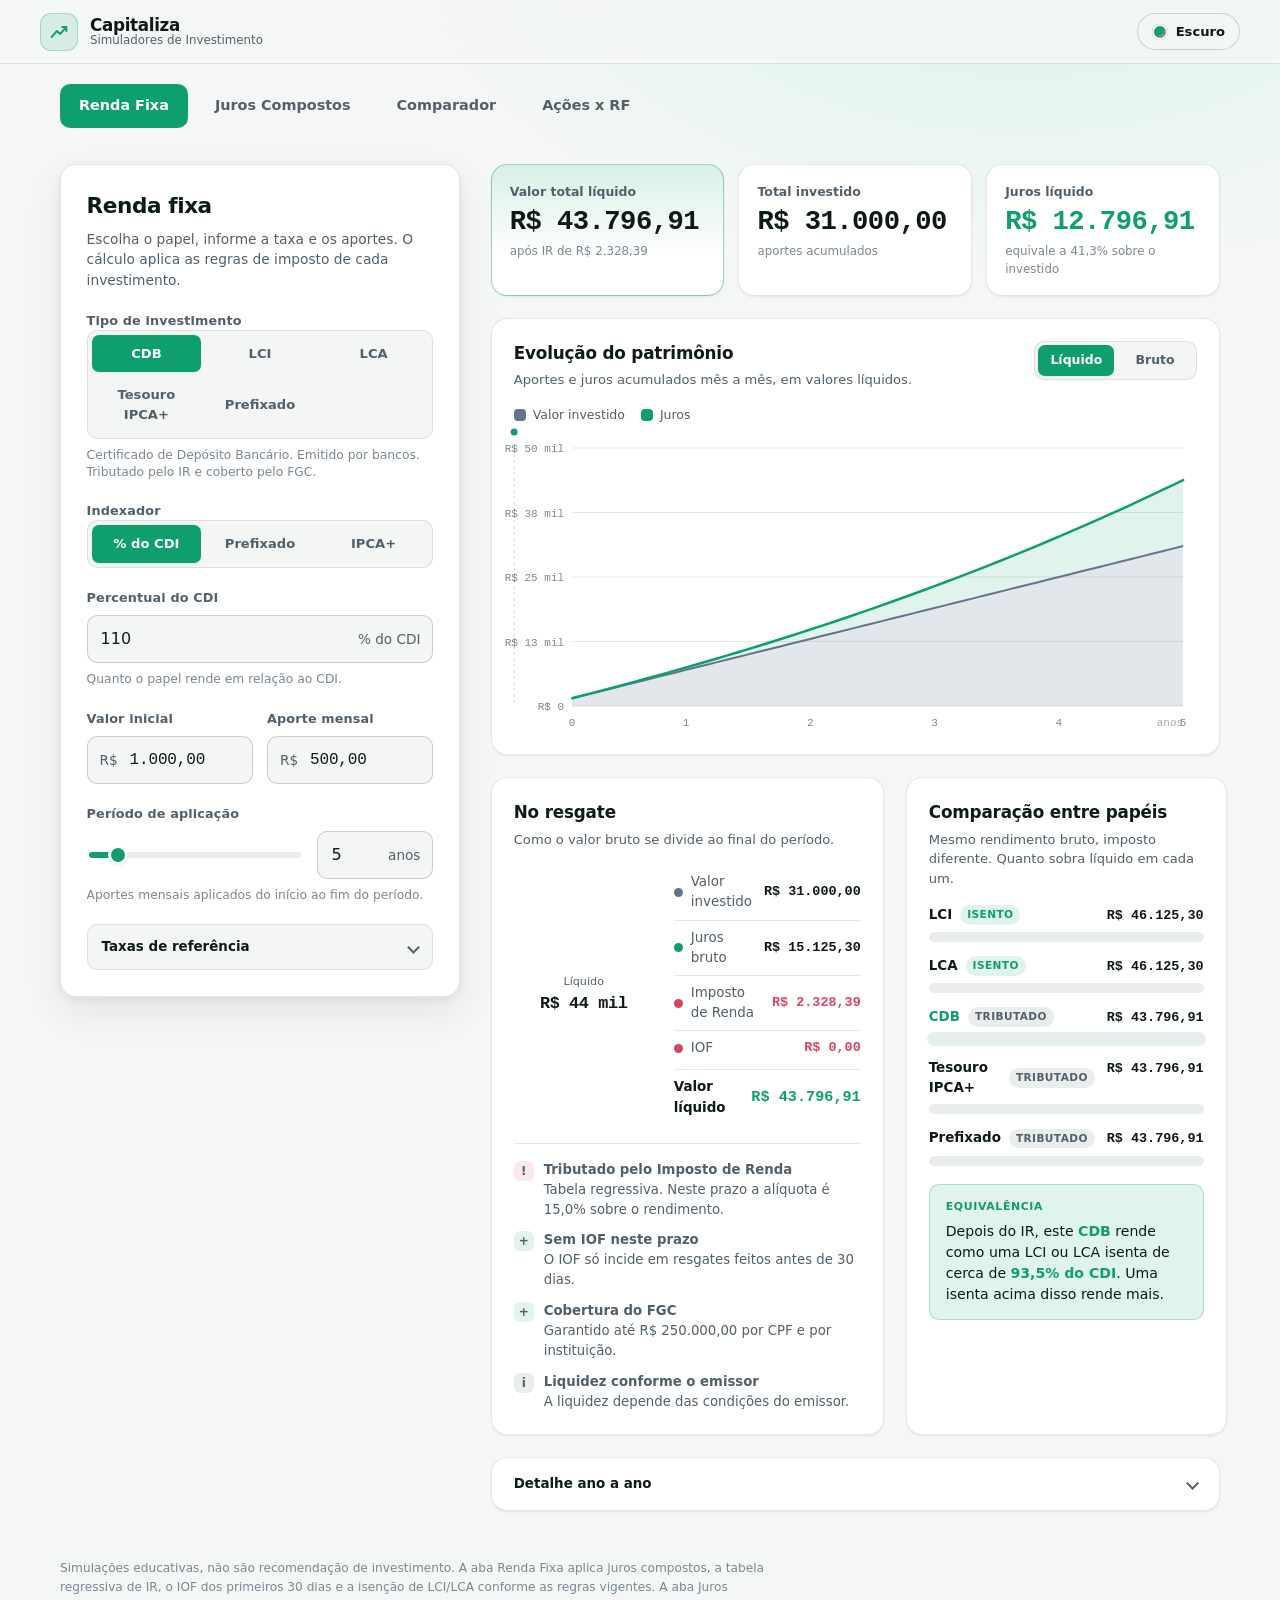
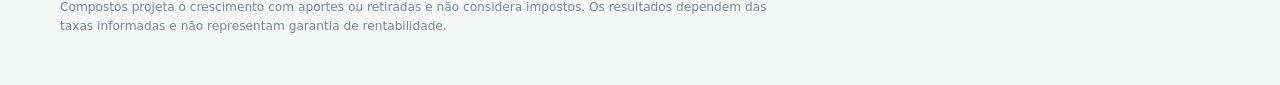
==== commit 15b3fa87: "feat: adiciona aba Ações x Renda Fixa e refinamentos - Nova aba que compara uma ação da B3 (dividend" ====
--- a/index.html
+++ b/index.html
@@ -37,6 +37,7 @@
     <button type="button" class="tab is-active" id="tab-rendafixa" role="tab" aria-selected="true" aria-controls="view-rendafixa">Renda Fixa</button>
     <button type="button" class="tab" id="tab-juros" role="tab" aria-selected="false" aria-controls="view-juros" tabindex="-1">Juros Compostos</button>
     <button type="button" class="tab" id="tab-comparador" role="tab" aria-selected="false" aria-controls="view-comparador" tabindex="-1">Comparador</button>
+    <button type="button" class="tab" id="tab-acoes" role="tab" aria-selected="false" aria-controls="view-acoes" tabindex="-1">Ações x RF</button>
   </nav>
 
   <main id="main">
@@ -521,6 +522,125 @@
         </article>
       </div>
     </div>
+    <!-- ===================================================================
+         ABA 4: ACOES x RENDA FIXA
+         =================================================================== -->
+    <div class="view layout" id="view-acoes" role="tabpanel" aria-labelledby="tab-acoes">
+
+      <form class="panel" id="acoes-form" novalidate>
+        <header class="panel__head">
+          <h1 class="panel__title">Ações x Renda Fixa</h1>
+          <p class="panel__hint">Compare uma ação, com todos os dividendos reinvestidos em novas ações, com a renda fixa no mesmo período.</p>
+        </header>
+
+        <div class="field">
+          <label class="field__label" for="ac-ticker">Código da ação</label>
+          <input class="control" id="ac-ticker" type="text" autocomplete="off" value="ITUB4" placeholder="ITUB4">
+          <p class="field__help">No plano gratuito da brapi funcionam sem token: <strong>PETR4, MGLU3, VALE3 e ITUB4</strong>. Outras ações (como BBAS3) exigem token de um plano pago.</p>
+        </div>
+
+        <div class="field-row">
+          <div class="field">
+            <label class="field__label" for="ac-start">Ano inicial</label>
+            <input class="control" id="ac-start" type="number" min="1995" max="2026" step="1" value="2010">
+          </div>
+          <div class="field">
+            <label class="field__label" for="ac-end">Ano final</label>
+            <input class="control" id="ac-end" type="number" min="1995" max="2026" step="1" value="2020">
+          </div>
+        </div>
+
+        <div class="field">
+          <label class="field__label" for="ac-initial">Valor investido</label>
+          <div class="affix-input">
+            <span class="affix affix--prefix">R$</span>
+            <input class="control control--money" id="ac-initial" type="text" inputmode="numeric" autocomplete="off" value="10.000,00">
+          </div>
+        </div>
+
+        <div class="field">
+          <label class="field__label" for="ac-rate">Renda fixa (taxa ao ano)</label>
+          <div class="affix-input">
+            <span class="affix affix--prefix">%</span>
+            <input class="control" id="ac-rate" type="text" inputmode="decimal" autocomplete="off" value="9,5">
+          </div>
+          <p class="field__help">Taxa média da renda fixa no período (ex.: CDI médio). Aproximação por taxa constante.</p>
+        </div>
+
+        <details class="assumptions">
+          <summary class="assumptions__summary">
+            <span>Token brapi.dev</span>
+            <span class="assumptions__caret" aria-hidden="true"></span>
+          </summary>
+          <div class="assumptions__body">
+            <div class="field">
+              <label class="field__label" for="ac-token">Token</label>
+              <input class="control" id="ac-token" type="password" autocomplete="off" placeholder="cole seu token aqui">
+              <p class="field__help">Necessário apenas para ações fora das 4 gratuitas (requer plano pago da brapi.dev). Fica salvo apenas no seu navegador.</p>
+            </div>
+          </div>
+        </details>
+
+        <div class="actions">
+          <button type="submit" class="btn btn--primary" id="ac-calc">Comparar</button>
+        </div>
+      </form>
+
+      <section class="results" aria-label="Resultado da comparação">
+        <div class="ac-state" id="ac-state">
+          Escolha a ação e clique em <strong>Comparar</strong>. As ações PETR4, MGLU3, VALE3 e ITUB4 funcionam sem token.
+        </div>
+
+        <div id="ac-output" hidden>
+          <div class="metrics">
+            <article class="metric metric--primary">
+              <span class="metric__label">Ação com dividendos</span>
+              <strong class="metric__value" id="ac-m-stock">R$ 0,00</strong>
+              <span class="metric__foot" id="ac-m-stock-foot"></span>
+            </article>
+            <article class="metric">
+              <span class="metric__label">Renda fixa</span>
+              <strong class="metric__value" id="ac-m-rf">R$ 0,00</strong>
+              <span class="metric__foot" id="ac-m-rf-foot"></span>
+            </article>
+            <article class="metric">
+              <span class="metric__label" id="ac-m-diff-label">Diferença</span>
+              <strong class="metric__value metric__value--accent" id="ac-m-diff">R$ 0,00</strong>
+              <span class="metric__foot" id="ac-m-diff-foot"></span>
+            </article>
+          </div>
+
+          <article class="card chart-card">
+            <header class="card__head card__head--stack">
+              <h2 class="card__title" id="ac-chart-title">Evolução do investimento</h2>
+              <p class="card__sub" id="ac-chart-sub"></p>
+            </header>
+            <div class="legend" id="ac-legend"></div>
+            <div class="chart" id="acoes-chart">
+              <svg class="chart__svg" id="acoes-svg" role="img" aria-labelledby="acoes-svg-title"></svg>
+              <span class="sr-only" id="acoes-svg-title"></span>
+              <div class="tooltip" id="acoes-tooltip" role="status" hidden></div>
+            </div>
+          </article>
+
+          <article class="card">
+            <header class="card__head card__head--stack">
+              <h2 class="card__title">Detalhe da ação</h2>
+            </header>
+            <dl class="ledger">
+              <div class="ledger__row"><dt>Período</dt><dd id="ac-bd-period"></dd></div>
+              <div class="ledger__row"><dt>Valor investido</dt><dd id="ac-bd-invested"></dd></div>
+              <div class="ledger__row"><dt>Preço da ação (início e fim)</dt><dd id="ac-bd-price"></dd></div>
+              <div class="ledger__row"><dt>Valor só com a valorização do preço</dt><dd id="ac-bd-priceval"></dd></div>
+              <div class="ledger__row"><dt>Ganho com dividendos reinvestidos</dt><dd id="ac-bd-div"></dd></div>
+              <div class="ledger__row ledger__row--total"><dt>Valor final da ação</dt><dd id="ac-bd-total"></dd></div>
+            </dl>
+          </article>
+
+          <p class="note" id="ac-note"></p>
+        </div>
+      </section>
+    </div>
   </main>
 
   <footer class="app-footer">
--- a/style.css
+++ b/style.css
@@ -791,6 +791,37 @@
 .ir-box--taxed { background: var(--negative-soft); color: var(--text); border: 1px solid color-mix(in srgb, var(--negative) 26%, transparent); }
 .ir-box--exempt { background: var(--accent-soft); color: var(--text); border: 1px solid color-mix(in srgb, var(--accent) 30%, transparent); }
 
+/* ----------------------------- Ações x RF ------------------------------ */
+#ac-output { display: flex; flex-direction: column; gap: var(--gap); }
+.ac-state {
+  padding: 24px;
+  border: 1px solid var(--border);
+  border-radius: var(--r-card);
+  background: var(--surface);
+  color: var(--text-muted);
+  font-size: 0.9rem;
+  line-height: 1.6;
+}
+.ac-state strong { color: var(--text); font-weight: 700; }
+.ac-state--error {
+  border-color: color-mix(in srgb, var(--negative) 35%, transparent);
+  background: var(--negative-soft);
+  color: var(--text);
+}
+.ac-state--error strong { color: var(--negative); }
+.ac-state code { font-family: var(--font-mono); font-size: 0.85em; background: var(--surface-3); padding: 1px 6px; border-radius: 5px; }
+.ac-apimsg { color: var(--text-muted); font-weight: 400; font-style: italic; }
+.ac-loading { display: flex; align-items: center; gap: 12px; color: var(--text); }
+.ac-spin {
+  width: 18px; height: 18px; flex: none;
+  border: 2px solid var(--border-strong);
+  border-top-color: var(--accent);
+  border-radius: 50%;
+  animation: ac-spin 0.8s linear infinite;
+}
+@keyframes ac-spin { to { transform: rotate(360deg); } }
+@media (prefers-reduced-motion: reduce) { .ac-spin { animation: none; } }
+
 /* ----------------------------- Responsivo ------------------------------ */
 @media (max-width: 980px) {
   .layout { grid-template-columns: 1fr; }
